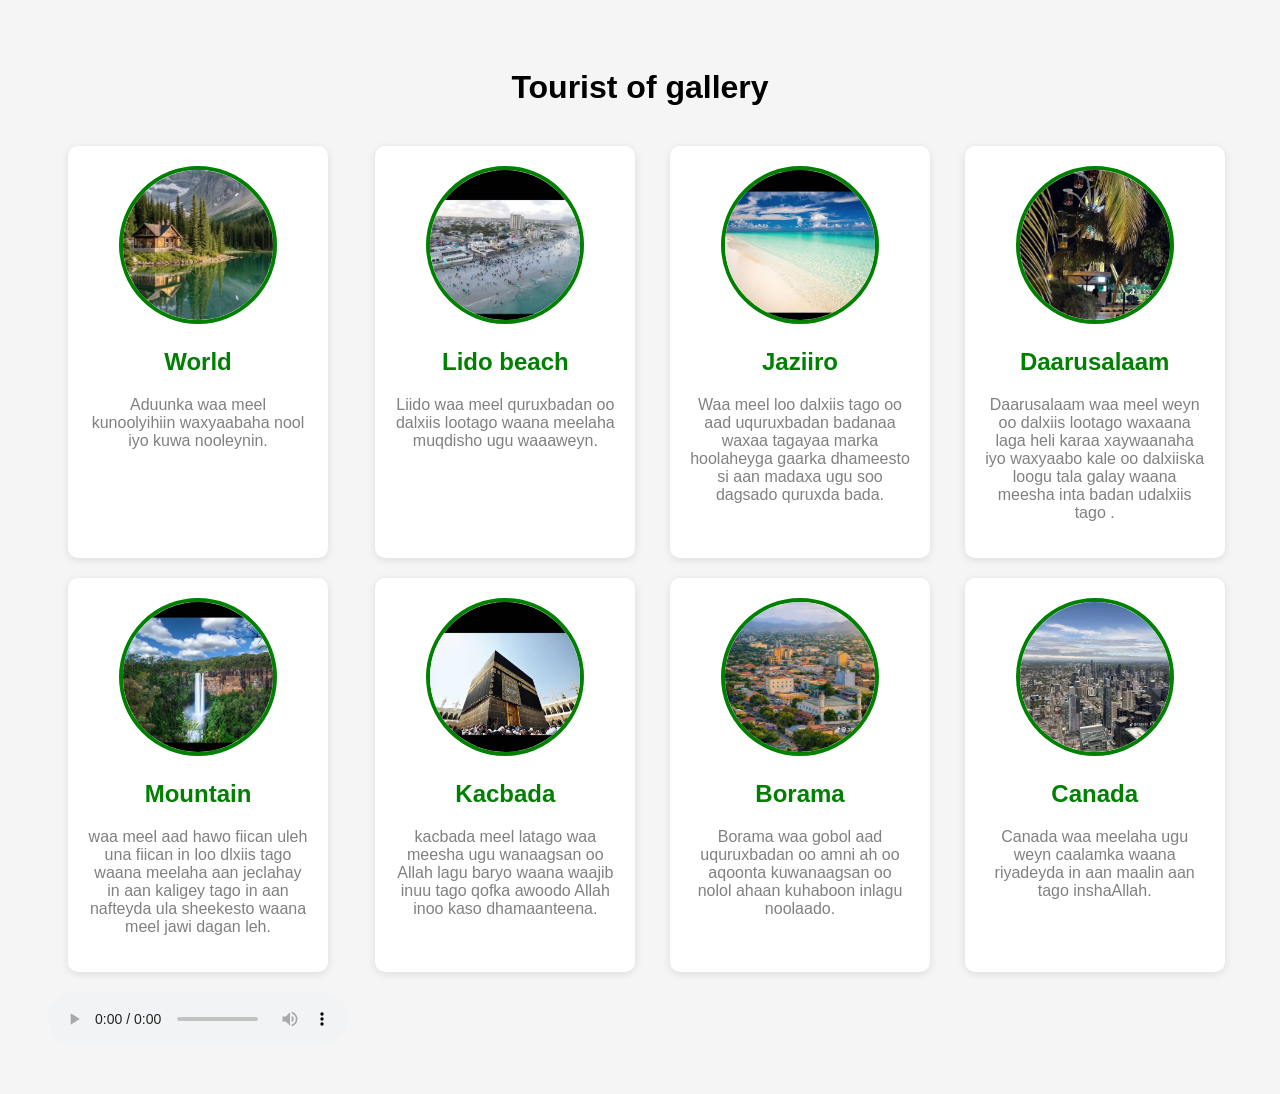
==== index.html @ c7322360 "Add files via upload" ====
<!DOCTYPE html>
<html>
<head>
    <title> restaurant food </title>

    <style>
        body{
            font-family: Arial, sans-serif;
            text-align: center;
            background: #f5f5f5;
            padding: 40px;
        }

        h1{
            margin-bottom: 40px;
        }

        .gallery{
            display: grid;
            grid-template-columns: repeat(4, 1fr);
            gap: 20px;
            justify-items: center;
        }

        .card{
            width: 220px;
            background: white;
            padding: 20px;
            border-radius: 10px;
            box-shadow: 0 2px 8px rgba(0,0,0,0.1);
        }

        .card img{
            width: 150px;
            height: 150px;
            border-radius: 50%;
            border: 4px solid green;
            object-fit: cover;
        }

        .card h2{
            color: green;
        }

        .card p{
            color: gray;
        }
    </style>
</head>
<body>
 <h1>Tourist of gallery</h1>

    <div class="gallery">

        <div class="card">
            <img src="Word.jpg">
            <h2>World</h2>
            <p> Aduunka waa meel kunoolyihiin waxyaabaha nool iyo kuwa nooleynin.</p>
        </div>

        <div class="card">
            <img src="Lido.jpg" alt="">
            <h2>Lido beach</h2>
            <p>Liido waa meel quruxbadan oo dalxiis lootago waana meelaha muqdisho ugu waaaweyn.</p>
        </div>

        <div class="card">
            <img src="Jaziiro.jpg" alt="" />
            <h2>Jaziiro</h2>
                <p>Waa meel loo dalxiis tago oo aad uquruxbadan badanaa waxaa tagayaa marka hoolaheyga gaarka dhameesto si aan madaxa ugu soo dagsado quruxda bada.</p>
            <p></p>
        </div>

        <div class="card">
            <img src="Daarusalaam.jpg" alt="">
            <h2>Daarusalaam</h2>
            <p>Daarusalaam waa meel weyn oo dalxiis lootago waxaana laga heli karaa xaywaanaha iyo waxyaabo kale oo dalxiiska loogu tala galay waana meesha inta badan udalxiis tago .</p>
        </div>

        <div class="card">
            <img src="Mountain.jpg" alt="" />
            <h2>Mountain</h2>
            <p> waa meel aad hawo fiican uleh una fiican in loo dlxiis tago waana meelaha aan jeclahay in aan kaligey tago in aan nafteyda ula sheekesto waana meel jawi dagan leh.</p>
        </div>

        <div class="card">
            <img src="Kacbada.jpg" alt="">
            <h2>Kacbada</h2>
            <p> kacbada meel latago waa meesha ugu wanaagsan oo Allah lagu baryo waana waajib inuu tago qofka awoodo Allah inoo kaso dhamaanteena.</p>
        </div>

        <div class="card">
            <img src="Borama.jpg" alt="" />

            <h2>Borama</h2>
            <p>Borama waa gobol aad uquruxbadan oo amni ah oo aqoonta kuwanaagsan oo nolol ahaan kuhaboon inlagu noolaado.</p>
        </div>

        <div class="card">
            <img src="Canada.jpg" alt="">
            <h2>Canada</h2>
                <p>Canada waa meelaha ugu weyn caalamka waana riyadeyda in aan maalin aan tago inshaAllah.</p>
    </div>
<audio controls>
    <source src="Recordings_6.mp3" type="" media="" />
    
</audio>
</body>
</html>
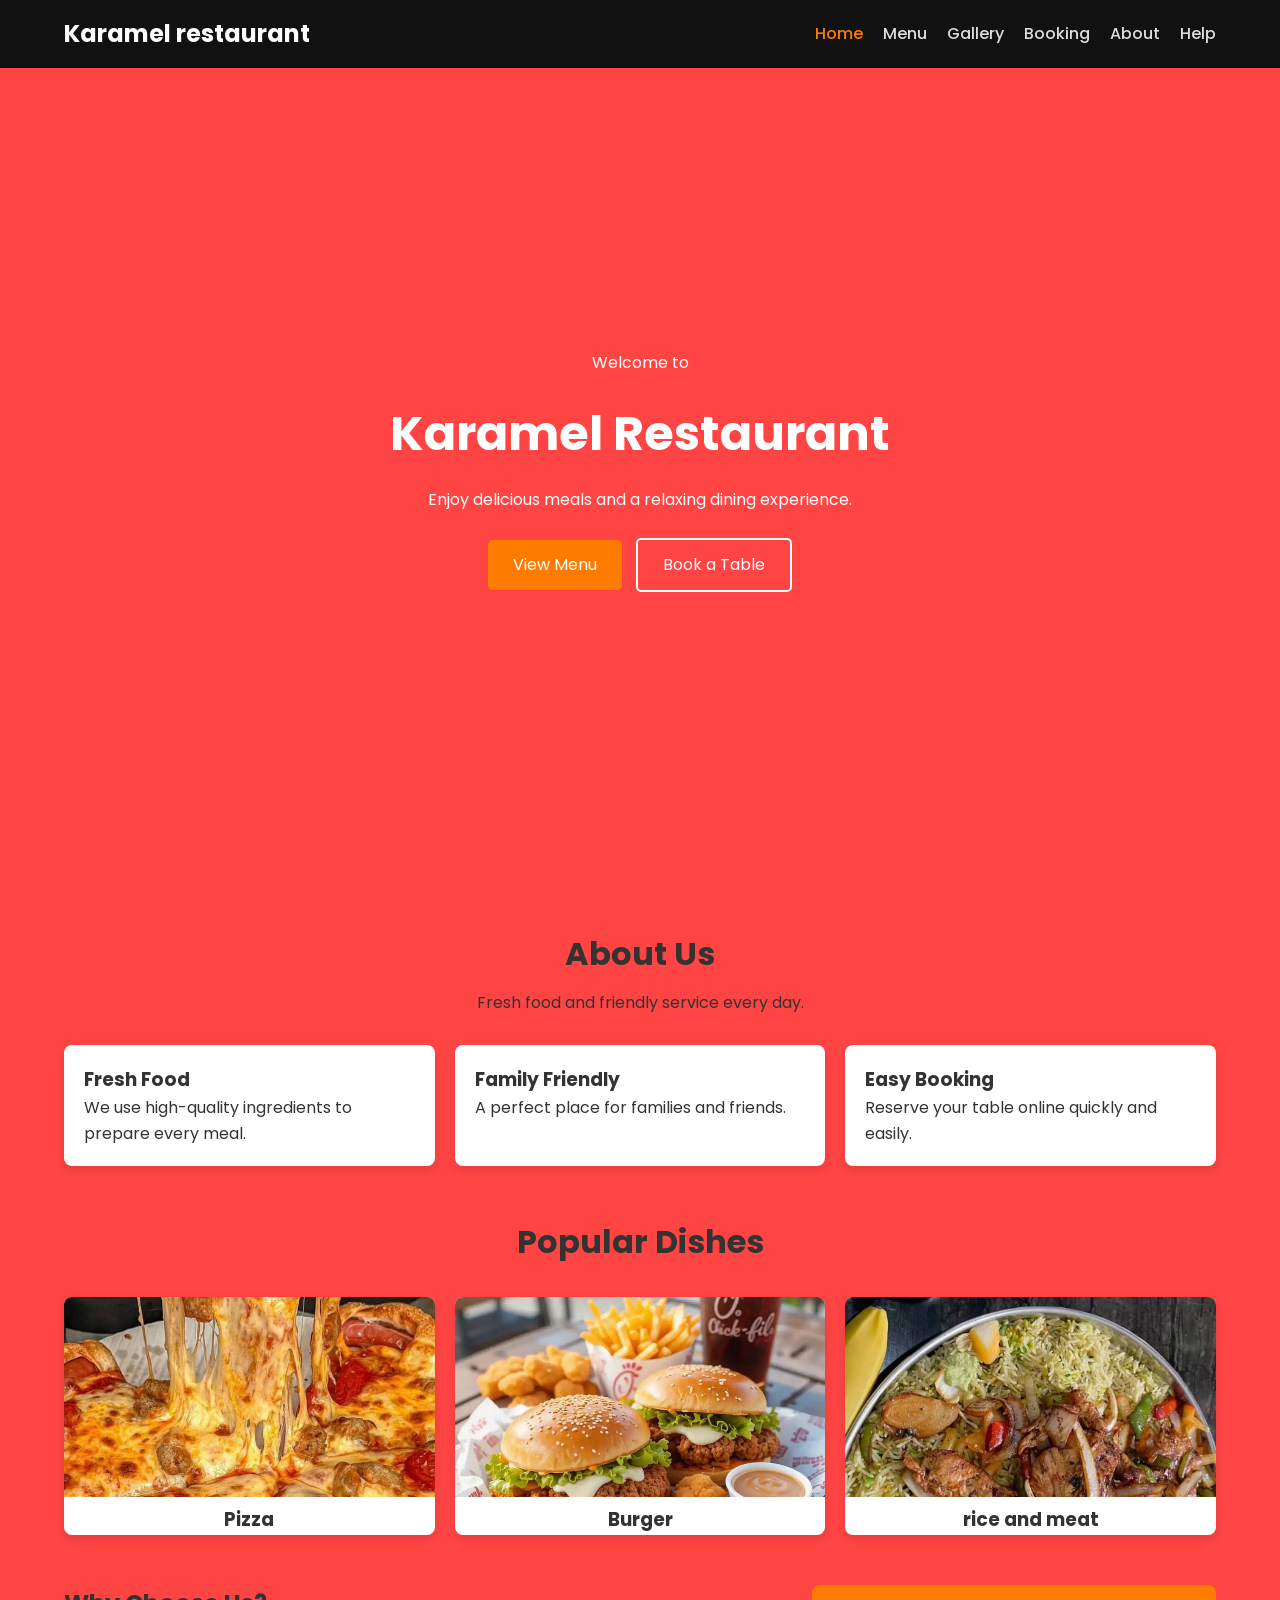
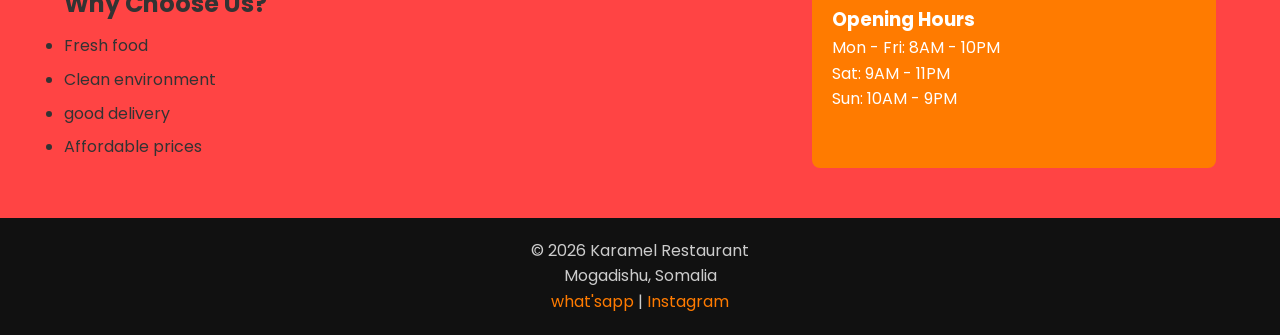
==== commit bbdf6a45: "Add files via upload" ====
--- a/index.html
+++ b/index.html
@@ -1,109 +1,138 @@
 <!DOCTYPE html>
-<html>
+<html lang="en">
 <head>
-    <title> restaurant food </title>
+    <link rel="stylesheet" href="style.css">
+    <meta charset="UTF-8">
+    <meta name="viewport" content="width=device-width, initial-scale=1.0">
 
-    <style>
-        body{
-            font-family: Arial, sans-serif;
-            text-align: center;
-            background: #f5f5f5;
-            padding: 40px;
-        }
+    <title>Karamel Restaurant</title>
 
-        h1{
-            margin-bottom: 40px;
-        }
+    <!-- Favicon -->
+    <link rel="icon" type="image/png" href="images/favicon.png">
 
-        .gallery{
-            display: grid;
-            grid-template-columns: repeat(4, 1fr);
-            gap: 20px;
-            justify-items: center;
-        }
+    <!-- Fonts -->
+    <link href="https://fonts.googleapis.com/css2?family=Playfair+Display:wght@600;700&family=Poppins:wght@300;400;500;600;700&display=swap" rel="stylesheet">
 
-        .card{
-            width: 220px;
-            background: white;
-            padding: 20px;
-            border-radius: 10px;
-            box-shadow: 0 2px 8px rgba(0,0,0,0.1);
-        }
+    <!-- CSS -->
+    <link rel="stylesheet" href="css/styles.css">
+</head>
 
-        .card img{
-            width: 150px;
-            height: 150px;
-            border-radius: 50%;
-            border: 4px solid green;
-            object-fit: cover;
-        }
+<body>
 
-        .card h2{
-            color: green;
-        }
+<header class="main-header">
+    <nav class="navbar">
+        <a href="index.html" class="logo">Karamel restaurant</a>
 
-        .card p{
-            color: gray;
-        }
-    </style>
-</head>
-<body>
- <h1>Tourist of gallery</h1>
+        <ul class="nav-links">
+            <li><a href="index.html" class="active">Home</a></li>
+            <li><a href="menu.html">Menu</a></li>
+            <li><a href="gallery.html">Gallery</a></li>
+            <li><a href="booking.html">Booking</a></li>
+            <li><a href="about.html">About</a></li>
+            <li><a href="help.html">Help</a></li>
+        </ul>
+    </nav>
+</header>
 
-    <div class="gallery">
+<main>
 
-        <div class="card">
-            <img src="Word.jpg">
-            <h2>World</h2>
-            <p> Aduunka waa meel kunoolyihiin waxyaabaha nool iyo kuwa nooleynin.</p>
+    <!-- HERO -->
+    <section class="hero-section">
+        <div class="hero-content">
+            <p class="small-title">Welcome to</p>
+            <h1>Karamel Restaurant</h1>
+            <p>Enjoy delicious meals and a relaxing dining experience.</p>
+
+            <div class="hero-buttons">
+                <a href="menu.html" class="btn primary-btn">View Menu</a>
+                <a href="booking.html" class="btn secondary-btn">Book a Table</a>
+            </div>
+        </div>
+    </section>
+
+    <!-- ABOUT -->
+    <section class="overview-section">
+        <div class="section-title">
+            <h2>About Us</h2>
+            <p>Fresh food and friendly service every day.</p>
         </div>
 
-        <div class="card">
-            <img src="Lido.jpg" alt="">
-            <h2>Lido beach</h2>
-            <p>Liido waa meel quruxbadan oo dalxiis lootago waana meelaha muqdisho ugu waaaweyn.</p>
+        <div class="overview-container">
+            <article class="overview-card">
+                <h3>Fresh Food</h3>
+                <p>We use high-quality ingredients to prepare every meal.</p>
+            </article>
+
+            <article class="overview-card">
+                <h3>Family Friendly</h3>
+                <p>A perfect place for families and friends.</p>
+            </article>
+
+            <article class="overview-card">
+                <h3>Easy Booking</h3>
+                <p>Reserve your table online quickly and easily.</p>
+            </article>
+        </div>
+    </section>
+
+    <!-- POPULAR FOOD -->
+    <section class="featured-section">
+        <div class="section-title">
+            <h2>Popular Dishes</h2>
         </div>
 
-        <div class="card">
-            <img src="Jaziiro.jpg" alt="" />
-            <h2>Jaziiro</h2>
-                <p>Waa meel loo dalxiis tago oo aad uquruxbadan badanaa waxaa tagayaa marka hoolaheyga gaarka dhameesto si aan madaxa ugu soo dagsado quruxda bada.</p>
-            <p></p>
+        <div class="food-grid">
+            <article class="food-card">
+                <img src="pizza.jpg" alt=""width="200px" height="200px" />
+                <h3>Pizza</h3>
+            </article>
+
+            <article class="food-card">
+                <img src="begar.jpg" alt="" width="200px" height="200px"/>
+                <h3> Burger</h3>
+            </article>
+
+            <article class="food-card">
+                <img src="rice meat.jpg" alt=""width ="200px" height="200px"/>
+                <h3>rice and meat</h3>
+            </article>
+        </div>
+    </section>
+
+    <!-- WHY US -->
+    <section class="why-section">
+        <div class="why-content">
+            <h2>Why Choose Us?</h2>
+
+            <ul>
+                <li>Fresh food</li>
+                <li>Clean environment</li>
+                <li>good delivery</li>
+                <li>Affordable prices</li>
+            </ul>
         </div>
 
-        <div class="card">
-            <img src="Daarusalaam.jpg" alt="">
-            <h2>Daarusalaam</h2>
-            <p>Daarusalaam waa meel weyn oo dalxiis lootago waxaana laga heli karaa xaywaanaha iyo waxyaabo kale oo dalxiiska loogu tala galay waana meesha inta badan udalxiis tago .</p>
-        </div>
+        <aside class="opening-hours">
+            <h3>Opening Hours</h3>
+            <p>Mon - Fri: 8AM - 10PM</p>
+            <p>Sat: 9AM - 11PM</p>
+            <p>Sun: 10AM - 9PM</p>
+        </aside>
+    </section>
 
-        <div class="card">
-            <img src="Mountain.jpg" alt="" />
-            <h2>Mountain</h2>
-            <p> waa meel aad hawo fiican uleh una fiican in loo dlxiis tago waana meelaha aan jeclahay in aan kaligey tago in aan nafteyda ula sheekesto waana meel jawi dagan leh.</p>
-        </div>
+</main>
 
-        <div class="card">
-            <img src="Kacbada.jpg" alt="">
-            <h2>Kacbada</h2>
-            <p> kacbada meel latago waa meesha ugu wanaagsan oo Allah lagu baryo waana waajib inuu tago qofka awoodo Allah inoo kaso dhamaanteena.</p>
-        </div>
+<footer class="main-footer">
+    <div class="footer-content">
+        <p>&copy; 2026 Karamel Restaurant</p>
+        <p>Mogadishu, Somalia</p>
 
-        <div class="card">
-            <img src="Borama.jpg" alt="" />
+        <p>
+            <a href="https://www.whatapp.com">what'sapp</a> |
+            <a href="https://www.instagram.com">Instagram</a>
+        </p>
+    </div>
+</footer>
 
-            <h2>Borama</h2>
-            <p>Borama waa gobol aad uquruxbadan oo amni ah oo aqoonta kuwanaagsan oo nolol ahaan kuhaboon inlagu noolaado.</p>
-        </div>
-
-        <div class="card">
-            <img src="Canada.jpg" alt="">
-            <h2>Canada</h2>
-                <p>Canada waa meelaha ugu weyn caalamka waana riyadeyda in aan maalin aan tago inshaAllah.</p>
-    </div>
-<audio controls>
-    <source src="Recordings_6.mp3" type="" media="" />
-    
-</audio>
 </body>
 </html>
--- a/style.css
+++ b/style.css
@@ -0,0 +1,261 @@
+/* RESET */
+* {
+    margin: 0;
+    padding: 0;
+    box-sizing: border-box;
+}
+
+body {
+    font-family: 'Poppins', sans-serif;
+    line-height: 1.6;
+    background: #f44;
+    color: #333;
+}
+
+/* NAVBAR */
+.main-header {
+    background: #111;
+    padding: 15px 0;
+}
+
+.navbar {
+    width: 90%;
+    margin: auto;
+    display: flex;
+    justify-content: space-between;
+    align-items: center;
+}
+
+.logo {
+    color: #fff;
+    font-size: 24px;
+    font-weight: 700;
+    text-decoration: none;
+}
+
+.nav-links {
+    list-style: none;
+    display: flex;
+    gap: 20px;
+}
+
+.nav-links a {
+    color: #ddd;
+    text-decoration: none;
+    font-weight: 500;
+    transition: 0.3s;
+}
+
+.nav-links a:hover,
+.nav-links .active {
+    color: #ff7b00;
+}
+
+/* HERO SECTION */
+.hero-section {
+    height: 90vh;
+    background: url('../images/hero.jpg') no-repeat center/cover;
+    display: flex;
+    align-items: center;
+    justify-content: center;
+    text-align: center;
+    color: #fff;
+}
+
+.hero-content h1 {
+    font-size: 48px;
+    margin-bottom: 15px;
+}
+
+.hero-content p {
+    margin-bottom: 20px;
+}
+
+/* BUTTONS */
+.btn {
+    padding: 12px 25px;
+    border: none;
+    text-decoration: none;
+    display: inline-block;
+    margin: 5px;
+    border-radius: 5px;
+    transition: 0.3s;
+}
+
+.primary-btn {
+    background: #ff7b00;
+    color: #fff;
+}
+
+.primary-btn:hover {
+    background: #e66a00;
+}
+
+.secondary-btn {
+    background: transparent;
+    border: 2px solid #fff;
+    color: #fff;
+}
+
+.secondary-btn:hover {
+    background: #fff;
+    color: #000;
+}
+
+/* SECTION TITLE */
+.section-title {
+    text-align: center;
+    margin: 50px 0 30px;
+}
+
+.section-title h2 {
+    font-size: 32px;
+    margin-bottom: 10px;
+}
+
+/* OVERVIEW */
+.overview-container {
+    display: flex;
+    gap: 20px;
+    width: 90%;
+    margin: auto;
+    flex-wrap: wrap;
+}
+
+.overview-card {
+    flex: 1;
+    background: #fff;
+    padding: 20px;
+    border-radius: 8px;
+    box-shadow: 0 4px 10px rgba(0,0,0,0.1);
+    transition: 0.3s;
+}
+
+.overview-card:hover {
+    transform: translateY(-5px);
+}
+
+/* FOOD GRID */
+.food-grid {
+    display: flex;
+    gap: 20px;
+    width: 90%;
+    margin: auto;
+    flex-wrap: wrap;
+}
+
+.food-card {
+    flex: 1;
+    background: #fff;
+    border-radius: 8px;
+    overflow: hidden;
+    box-shadow: 0 4px 10px rgba(0,0,0,0.1);
+    text-align: center;
+    transition: 0.3s;
+}
+
+.food-card img {
+    width: 100%;
+    height: 200px;
+    object-fit: cover;
+}
+
+.food-card:hover {
+    transform: scale(1.05);
+}
+
+/* WHY SECTION */
+.why-section {
+    display: flex;
+    justify-content: space-between;
+    width: 90%;
+    margin: 50px auto;
+    gap: 20px;
+    flex-wrap: wrap;
+}
+
+.why-content {
+    flex: 2;
+}
+
+.why-content ul {
+    margin-top: 10px;
+}
+
+.why-content li {
+    margin-bottom: 8px;
+}
+
+.opening-hours {
+    flex: 1;
+    background: #ff7b00;
+    color: #fff;
+    padding: 20px;
+    border-radius: 8px;
+}
+
+/* FORM */
+.form-container {
+    width: 90%;
+    margin: auto;
+    background: #fff;
+    padding: 20px;
+    border-radius: 8px;
+}
+
+.form-group {
+    margin-bottom: 15px;
+}
+
+.form-row {
+    display: flex;
+    gap: 15px;
+}
+
+.form-row .form-group {
+    flex: 1;
+}
+
+input, select, textarea {
+    width: 100%;
+    padding: 10px;
+    border: 1px solid #ccc;
+    border-radius: 5px;
+}
+
+/* FOOTER */
+.main-footer {
+    background: #111;
+    color: #ccc;
+    text-align: center;
+    padding: 20px;
+    margin-top: 40px;
+}
+
+.main-footer a {
+    color: #ff7b00;
+    text-decoration: none;
+}
+
+/* RESPONSIVE */
+@media (max-width: 768px) {
+    .navbar {
+        flex-direction: column;
+    }
+
+    .nav-links {
+        flex-direction: column;
+        align-items: center;
+    }
+
+    .hero-content h1 {
+        font-size: 32px;
+    }
+
+    .overview-container,
+    .food-grid,
+    .why-section,
+    .form-row {
+        flex-direction: column;
+    }
+}
